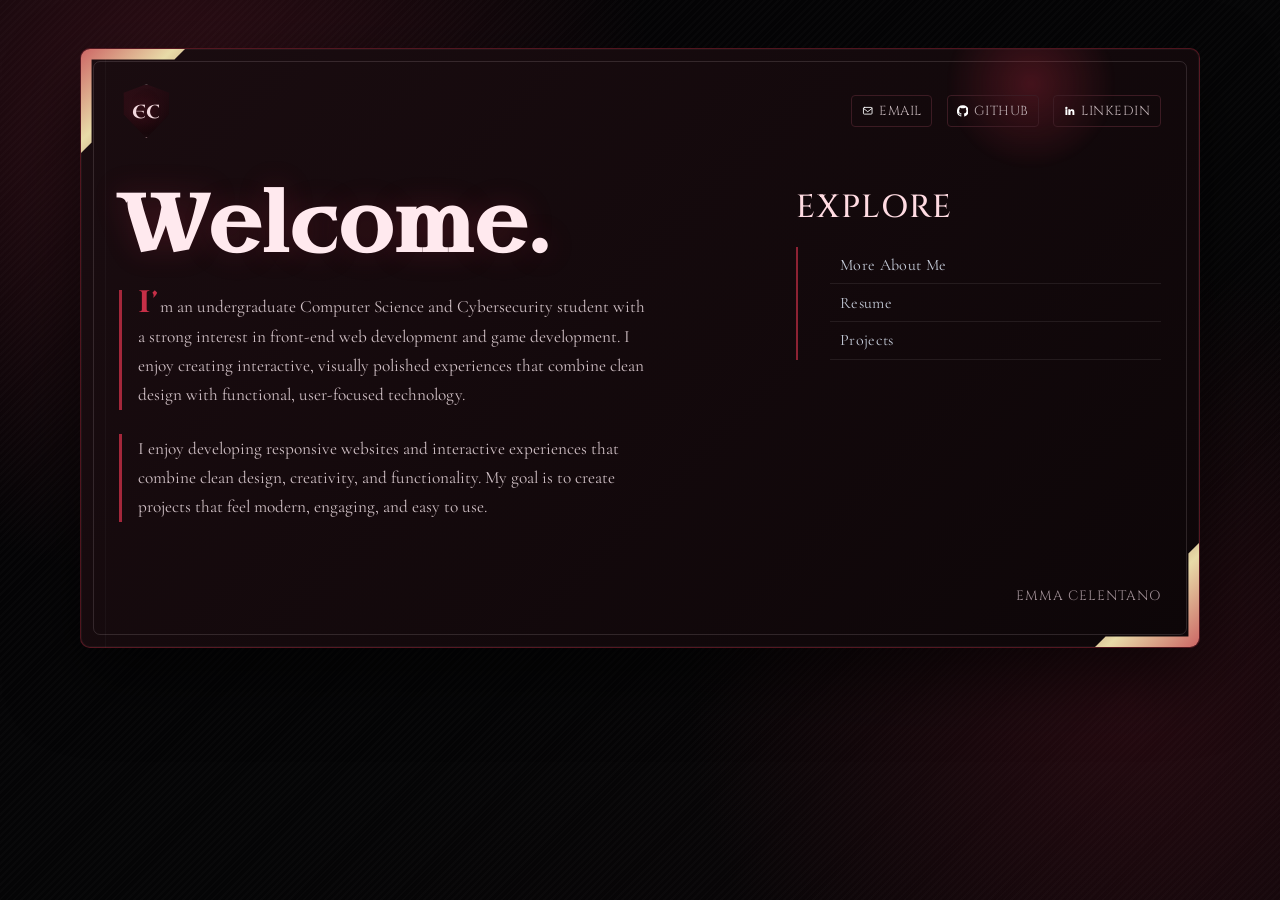
==== index.html @ f1dec800 "Initial Commit" ====
<!DOCTYPE html>
<html lang="en">
<head>
    <meta charset="UTF-8">
    <meta name="viewport" content="width=device-width, initial-scale=1.0">
    <title>Emma Celentano Portfolio</title>
    <link rel="preconnect" href="https://fonts.googleapis.com">
    <link rel="preconnect" href="https://fonts.gstatic.com" crossorigin>
    <link href="https://fonts.googleapis.com/css2?family=Cinzel:wght@400;500;600&family=Uncial+Antiqua&family=Cormorant+Garamond:wght@400;500;600&display=swap" rel="stylesheet">
    <link rel="stylesheet" href="style.css">
</head>
<body>
    <main class="card">
        <div class="card-etch" aria-hidden="true"></div>
        <div class="spark" aria-hidden="true"></div>

        <div class="top-row fade one">
            <div class="logo" aria-label="Personal logo">EC</div>
            <nav class="socials" aria-label="Social links">
                <a href="mailto:emmamariecel@gmail.com" aria-label="Email">
                    <svg class="social-icon stroke" viewBox="0 0 24 24" aria-hidden="true">
                        <rect x="3" y="5" width="18" height="14" rx="2"></rect>
                        <path d="M3 7l9 7 9-7"></path>
                    </svg>
                    <span>Email</span>
                </a>
                <a href="https://github.com/emma-celentano66" target="_blank" rel="noreferrer" aria-label="GitHub">
                    <svg class="social-icon fill" viewBox="0 0 24 24" aria-hidden="true">
                        <path d="M12 .5a12 12 0 0 0-3.79 23.39c.6.11.82-.26.82-.58v-2.04c-3.34.73-4.04-1.42-4.04-1.42-.55-1.37-1.34-1.74-1.34-1.74-1.09-.74.08-.72.08-.72 1.2.09 1.84 1.22 1.84 1.22 1.08 1.82 2.83 1.29 3.52.98.11-.76.42-1.29.76-1.58-2.67-.3-5.48-1.32-5.48-5.87 0-1.3.47-2.37 1.23-3.21-.12-.3-.54-1.52.12-3.17 0 0 1.01-.32 3.3 1.22a11.65 11.65 0 0 1 6 0c2.29-1.54 3.3-1.22 3.3-1.22.66 1.65.24 2.87.12 3.17.77.84 1.23 1.91 1.23 3.21 0 4.56-2.81 5.57-5.49 5.87.44.37.82 1.09.82 2.2v3.26c0 .32.21.7.83.58A12 12 0 0 0 12 .5z"></path>
                    </svg>
                    <span>GitHub</span>
                </a>
                <a href="https://www.linkedin.com/in/emma-celentano" target="_blank" rel="noreferrer" aria-label="LinkedIn">
                    <svg class="social-icon fill" viewBox="0 0 24 24" aria-hidden="true">
                        <path d="M4.98 3.5A2.5 2.5 0 1 0 5 8.5a2.5 2.5 0 0 0-.02-5zM3 9h4v12H3zM9 9h3.84v1.71h.06c.54-1 1.86-2.06 3.83-2.06 4.1 0 4.86 2.7 4.86 6.2V21h-4v-5.46c0-1.3-.02-2.98-1.82-2.98-1.83 0-2.11 1.42-2.11 2.89V21H9z"></path>
                    </svg>
                    <span>LinkedIn</span>
                </a>
            </nav>
        </div>

        <section class="layout">
            <article class="fade two">
                <h1 class="hero-title">Welcome.</h1>
                <p class="intro">
                   I’m an undergraduate Computer Science and Cybersecurity student with a strong interest in front-end web development and game development. 
                   I enjoy creating interactive, visually polished experiences that combine clean design with functional, user-focused technology.
                </p>
                <p class="intro">
                   I enjoy developing responsive websites and interactive experiences that combine clean design,
                    creativity, and functionality. My goal is to create projects that feel modern, engaging, and easy to use.
                </p>
            </article>

            <aside class="projects fade three">
                <h2>Explore</h2>
                <ol class="project-list">
                    <li><a href="#">More About Me</a></li>
                    <li><a href="#">Resume</a></li>
                    <li><a href="#">Projects</a></li>
                </ol>
            </aside>
        </section>

        <footer class="footer fade three">emma celentano</footer>
    </main>
    <script src="script.js"></script>
</body>
</html>
---- style.css ----
:root {
    --night: #050506;
    --fog: #0f0a0c;
    --panel: #1a0c10;
    --panel-deep: #0d0608;
    --ink: #f1e8ea;
    --ink-soft: #beafb3;
    --parchment: #f2d9de;
    --gold: #c72f47;
    --bronze: #761828;
    --line: #3c1b23;
}

* {
    box-sizing: border-box;
}

html,
body {
    margin: 0;
    min-height: 100%;
}

body {
    font-family: "Cormorant Garamond", serif;
    color: var(--ink);
    background:
        radial-gradient(circle at 14% 12%, rgba(155, 41, 64, 0.28) 0%, transparent 35%),
        radial-gradient(circle at 88% 78%, rgba(102, 21, 38, 0.3) 0%, transparent 33%),
        repeating-linear-gradient(135deg, rgba(255, 255, 255, 0.015) 0 2px, transparent 2px 5px),
        linear-gradient(145deg, #050406 0%, var(--night) 58%, #0b0608 100%);
    display: grid;
    place-items: center;
    padding: 3rem 1.25rem;
}

.card {
    width: min(1120px, 100%);
    background:
        linear-gradient(90deg, transparent 0 24px, rgba(255, 255, 255, 0.03) 24px 25px, transparent 25px),
        linear-gradient(135deg, var(--panel) 0%, var(--panel-deep) 100%);
    border-radius: 10px;
    border: 1px solid rgba(199, 47, 71, 0.36);
    padding: 2.2rem 2.4rem 2.6rem;
    position: relative;
    overflow: hidden;
    box-shadow: 0 30px 70px rgba(0, 0, 0, 0.58), inset 0 0 0 1px rgba(255, 255, 255, 0.04);
    animation: rise 750ms ease-out;
}

.card::before,
.card::after {
    content: "";
    position: absolute;
    width: 148px;
    height: 148px;
    opacity: 0.95;
    pointer-events: none;
    background: linear-gradient(135deg, var(--gold), #f3e6b0 46%, var(--bronze));
    clip-path: polygon(0 0, 100% 0, 78% 22%, 22% 22%, 22% 78%, 0 100%);
}

.card::before {
    top: -22px;
    left: -22px;
}

.card::after {
    right: -22px;
    bottom: -22px;
    transform: rotate(180deg);
}

.card-etch {
    position: absolute;
    inset: 12px;
    border: 1px solid rgba(242, 217, 222, 0.14);
    border-radius: 7px;
    pointer-events: none;
}

.top-row {
    display: flex;
    justify-content: space-between;
    align-items: center;
    gap: 1rem;
}

.logo {
    width: 54px;
    height: 54px;
    border: 1px solid rgba(242, 217, 222, 0.35);
    display: grid;
    place-items: center;
    color: var(--parchment);
    font-family: "Uncial Antiqua", serif;
    font-size: 1.2rem;
    letter-spacing: 0.03em;
    background: linear-gradient(145deg, #300f17, #12070a);
    clip-path: polygon(50% 0, 92% 16%, 92% 56%, 50% 100%, 8% 56%, 8% 16%);
    text-shadow: 0 0 16px rgba(199, 47, 71, 0.58);
}

.socials {
    display: flex;
    gap: 0.9rem;
}

.socials a {
    display: inline-flex;
    align-items: center;
    gap: 0.38rem;
    text-decoration: none;
    color: var(--ink-soft);
    font-size: 0.82rem;
    font-family: "Cinzel", serif;
    letter-spacing: 0.04em;
    text-transform: uppercase;
    border: 1px solid var(--line);
    padding: 0.36rem 0.58rem;
    border-radius: 4px;
    transition: color 180ms ease, border-color 180ms ease, transform 180ms ease;
}

.social-icon {
    width: 0.72rem;
    height: 0.72rem;
    color: #ffffff;
    display: block;
    flex-shrink: 0;
}

.social-icon.stroke {
    fill: none;
    stroke: #ffffff;
    stroke-width: 1.8;
    stroke-linecap: round;
    stroke-linejoin: round;
}

.social-icon.fill {
    fill: #ffffff;
}

.socials a:hover {
    color: #fff3f6;
    border-color: rgba(199, 47, 71, 0.75);
    transform: translateY(-2px);
}

.layout {
    display: grid;
    grid-template-columns: 1.7fr 1fr;
    gap: 3.5rem;
    margin-top: 3rem;
}

.hero-title {
    margin: 0;
    font-family: "Uncial Antiqua", serif;
    font-size: clamp(2.6rem, 7vw, 5rem);
    letter-spacing: 0.02em;
    line-height: 1;
    color: #ffe9ee;
    text-shadow: 0 0 30px rgba(199, 47, 71, 0.22);
}

.intro {
    margin-top: 1.5rem;
    max-width: 66ch;
    padding-left: 1rem;
    border-left: 3px solid rgba(199, 47, 71, 0.8);
    color: #cfbfc4;
    line-height: 1.7;
    font-size: 1.08rem;
}

.intro:first-of-type::first-letter {
    font-family: "Uncial Antiqua", serif;
    color: var(--gold);
    font-size: 1.8em;
    padding-right: 0.05em;
    line-height: 0.8;
}

.projects h2 {
    font-family: "Cinzel", serif;
    margin: 0;
    font-size: 2rem;
    font-weight: 500;
    color: #ffdbe2;
    letter-spacing: 0.06em;
    text-transform: uppercase;
}

.project-list {
    list-style: none;
    padding: 0 0 0 1.5rem;
    margin: 1.1rem 0 0;
    border-left: 2px solid rgba(199, 47, 71, 0.68);
}

.project-list li {
    margin: 0 0 0 0.5rem;
    color: rgba(242, 217, 222, 0.75);
}

.project-list a {
    display: block;
    color: #c4cad7;
    text-decoration: none;
    padding: 0.52rem 0 0.52rem 0.65rem;
    border-bottom: 1px solid rgba(255, 255, 255, 0.08);
    transition: color 180ms ease, background-color 180ms ease;
    letter-spacing: 0.02em;
}

.project-list a:hover {
    color: #ffeef2;
    background-color: rgba(199, 47, 71, 0.14);
}

.footer {
    margin-top: 3rem;
    display: flex;
    justify-content: flex-end;
    color: #9f8e94;
    font-size: 0.85rem;
    font-family: "Cinzel", serif;
    letter-spacing: 0.07em;
    text-transform: uppercase;
}

.fade {
    opacity: 0;
    transform: translateY(10px);
    animation: fadeUp 560ms ease forwards;
}

.fade.one {
    animation-delay: 120ms;
}

.fade.two {
    animation-delay: 260ms;
}

.fade.three {
    animation-delay: 400ms;
}

.spark {
    position: absolute;
    width: 180px;
    height: 180px;
    border-radius: 50%;
    background: radial-gradient(circle, rgba(199, 47, 71, 0.28), transparent 66%);
    top: -55px;
    right: 7%;
    filter: blur(2px);
    animation: ember 4.4s ease-in-out infinite;
    pointer-events: none;
}

@keyframes rise {
    from {
        transform: translateY(16px);
        opacity: 0;
    }

    to {
        transform: translateY(0);
        opacity: 1;
    }
}

@keyframes fadeUp {
    to {
        opacity: 1;
        transform: translateY(0);
    }
}

@keyframes ember {
    0%,
    100% {
        transform: scale(1);
        opacity: 0.7;
    }

    50% {
        transform: scale(1.08);
        opacity: 1;
    }
}

@media (max-width: 900px) {
    .layout {
        grid-template-columns: 1fr;
        gap: 2.2rem;
    }

    .footer {
        justify-content: flex-start;
    }
}

@media (max-width: 600px) {
    .card {
        padding: 1.4rem 1.1rem;
    }

    .card::before,
    .card::after {
        width: 94px;
        height: 94px;
    }

    .socials {
        flex-wrap: wrap;
        justify-content: flex-end;
    }

    .socials a {
        font-size: 0.78rem;
        padding: 0.32rem 0.5rem;
    }

    .spark {
        width: 120px;
        height: 120px;
        right: -10px;
        top: -24px;
    }
}
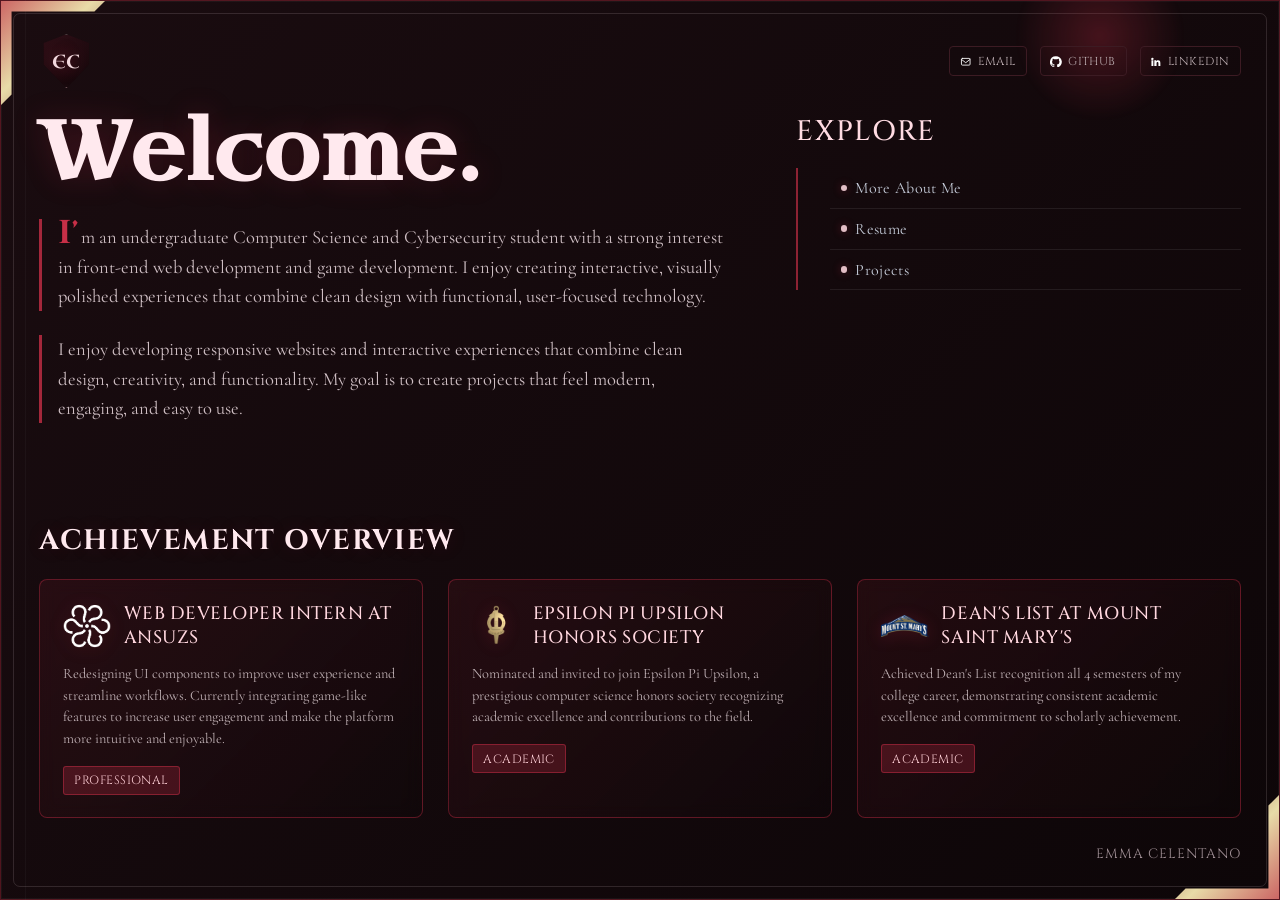
==== commit 04eb781c: "Index page" ====
--- a/index.html
+++ b/index.html
@@ -13,6 +13,8 @@
     <main class="card">
         <div class="card-etch" aria-hidden="true"></div>
         <div class="spark" aria-hidden="true"></div>
+        <div class="ember-field" aria-hidden="true"></div>
+        <div class="cursor-glow" aria-hidden="true"></div>
 
         <div class="top-row fade one">
             <div class="logo" aria-label="Personal logo">EC</div>
@@ -50,16 +52,47 @@
                    I enjoy developing responsive websites and interactive experiences that combine clean design,
                     creativity, and functionality. My goal is to create projects that feel modern, engaging, and easy to use.
                 </p>
+
             </article>
 
             <aside class="projects fade three">
                 <h2>Explore</h2>
                 <ol class="project-list">
-                    <li><a href="#">More About Me</a></li>
-                    <li><a href="#">Resume</a></li>
-                    <li><a href="#">Projects</a></li>
+                    <li><a href="#"><span>More About Me</span></a></li>
+                    <li><a href="#"><span>Resume</span></a></li>
+                    <li><a href="#"><span>Projects</span></a></li>
                 </ol>
             </aside>
+        </section>
+
+        <section class="achievements fade three" aria-label="Featured achievements">
+            <h2 class="achievements-title">Achievement Overview</h2>
+            <div class="achievements-grid">
+                <div class="achievement-box">
+                    <div class="achievement-header">
+                        <img src="Images/ansuzs_icon_white.png" alt="Ansuzs" class="achievement-logo" />
+                        <h3>Web Developer Intern at Ansuzs</h3>
+                    </div>
+                    <p>Redesigning UI components to improve user experience and streamline workflows. Currently integrating game-like features to increase user engagement and make the platform more intuitive and enjoyable.</p>
+                    <span class="achievement-tag">Professional</span>
+                </div>
+                <div class="achievement-box">
+                    <div class="achievement-header">
+                        <img src="Images/UPEkey_portrait_no_bk-768x1024.png" alt="Epsilon Pi Upsilon" class="achievement-logo" />
+                        <h3>Epsilon Pi Upsilon Honors Society</h3>
+                    </div>
+                    <p>Nominated and invited to join Epsilon Pi Upsilon, a prestigious computer science honors society recognizing academic excellence and contributions to the field.</p>
+                    <span class="achievement-tag">Academic</span>
+                </div>
+                <div class="achievement-box">
+                    <div class="achievement-header">
+                        <img src="Images/mount_st_marys_mountaineers_logo_secondary_20069396.png" alt="Mount Saint Mary's" class="achievement-logo" />
+                        <h3>Dean's List at Mount Saint Mary's</h3>
+                    </div>
+                    <p>Achieved Dean's List recognition all 4 semesters of my college career, demonstrating consistent academic excellence and commitment to scholarly achievement.</p>
+                    <span class="achievement-tag">Academic</span>
+                </div>
+            </div>
         </section>
 
         <footer class="footer fade three">emma celentano</footer>
--- a/style.css
+++ b/style.css
@@ -19,6 +19,7 @@
 body {
     margin: 0;
     min-height: 100%;
+    height: 100%;
 }
 
 body {
@@ -29,23 +30,26 @@
         radial-gradient(circle at 88% 78%, rgba(102, 21, 38, 0.3) 0%, transparent 33%),
         repeating-linear-gradient(135deg, rgba(255, 255, 255, 0.015) 0 2px, transparent 2px 5px),
         linear-gradient(145deg, #050406 0%, var(--night) 58%, #0b0608 100%);
-    display: grid;
-    place-items: center;
-    padding: 3rem 1.25rem;
+    display: block;
+    padding: 0;
 }
 
 .card {
-    width: min(1120px, 100%);
+    width: 100vw;
+    min-height: 100vh;
+    min-height: 100dvh;
     background:
         linear-gradient(90deg, transparent 0 24px, rgba(255, 255, 255, 0.03) 24px 25px, transparent 25px),
         linear-gradient(135deg, var(--panel) 0%, var(--panel-deep) 100%);
-    border-radius: 10px;
+    border-radius: 0;
     border: 1px solid rgba(199, 47, 71, 0.36);
-    padding: 2.2rem 2.4rem 2.6rem;
+    padding: clamp(1.1rem, 2.6vw, 2.4rem) clamp(1rem, 3vw, 3rem) clamp(1.3rem, 2.8vw, 2.8rem);
     position: relative;
     overflow: hidden;
     box-shadow: 0 30px 70px rgba(0, 0, 0, 0.58), inset 0 0 0 1px rgba(255, 255, 255, 0.04);
     animation: rise 750ms ease-out;
+    display: flex;
+    flex-direction: column;
 }
 
 .card::before,
@@ -79,11 +83,51 @@
     pointer-events: none;
 }
 
+.ember-field {
+    position: absolute;
+    inset: 0;
+    overflow: hidden;
+    pointer-events: none;
+    z-index: 0;
+}
+
+.cursor-glow {
+    position: absolute;
+    top: 0;
+    left: 0;
+    width: 18rem;
+    height: 18rem;
+    border-radius: 50%;
+    pointer-events: none;
+    z-index: 0;
+    opacity: 0;
+    transform: translate3d(-50%, -50%, 0);
+    background: radial-gradient(circle, rgba(199, 47, 71, 0.2) 0%, rgba(199, 47, 71, 0.12) 28%, rgba(199, 47, 71, 0.04) 55%, transparent 75%);
+    filter: blur(10px);
+    transition: opacity 180ms ease;
+    will-change: transform, opacity;
+}
+
+.ember-particle {
+    position: absolute;
+    bottom: -2.5rem;
+    border-radius: 50%;
+    background: radial-gradient(circle, rgba(255, 225, 230, 0.95) 0%, rgba(214, 60, 88, 0.7) 38%, rgba(199, 47, 71, 0.12) 72%, transparent 100%);
+    filter: blur(0.25px);
+    opacity: 0;
+    animation-name: emberFloat;
+    animation-timing-function: linear;
+    animation-iteration-count: infinite;
+    will-change: transform, opacity;
+}
+
 .top-row {
     display: flex;
     justify-content: space-between;
     align-items: center;
-    gap: 1rem;
+    gap: clamp(0.75rem, 1.2vw, 1.2rem);
+    position: relative;
+    z-index: 1;
 }
 
 .logo {
@@ -103,7 +147,7 @@
 
 .socials {
     display: flex;
-    gap: 0.9rem;
+    gap: clamp(0.45rem, 1vw, 0.9rem);
 }
 
 .socials a {
@@ -112,12 +156,12 @@
     gap: 0.38rem;
     text-decoration: none;
     color: var(--ink-soft);
-    font-size: 0.82rem;
+    font-size: clamp(0.72rem, 0.85vw, 0.84rem);
     font-family: "Cinzel", serif;
     letter-spacing: 0.04em;
     text-transform: uppercase;
     border: 1px solid var(--line);
-    padding: 0.36rem 0.58rem;
+    padding: clamp(0.26rem, 0.55vw, 0.4rem) clamp(0.42rem, 0.8vw, 0.62rem);
     border-radius: 4px;
     transition: color 180ms ease, border-color 180ms ease, transform 180ms ease;
 }
@@ -150,15 +194,18 @@
 
 .layout {
     display: grid;
-    grid-template-columns: 1.7fr 1fr;
-    gap: 3.5rem;
-    margin-top: 3rem;
+    grid-template-columns: minmax(0, 1.45fr) minmax(280px, 0.9fr);
+    gap: clamp(1.4rem, 3.2vw, 3.8rem);
+    margin-top: clamp(1rem, 2.8vh, 3rem);
+    flex: 1;
+    position: relative;
+    z-index: 1;
 }
 
 .hero-title {
     margin: 0;
     font-family: "Uncial Antiqua", serif;
-    font-size: clamp(2.6rem, 7vw, 5rem);
+    font-size: clamp(2.4rem, 6.4vw, 6rem);
     letter-spacing: 0.02em;
     line-height: 1;
     color: #ffe9ee;
@@ -167,12 +214,12 @@
 
 .intro {
     margin-top: 1.5rem;
-    max-width: 66ch;
+    max-width: min(76ch, 100%);
     padding-left: 1rem;
     border-left: 3px solid rgba(199, 47, 71, 0.8);
     color: #cfbfc4;
-    line-height: 1.7;
-    font-size: 1.08rem;
+    line-height: 1.58;
+    font-size: clamp(1.05rem, 1.45vw, 1.32rem);
 }
 
 .intro:first-of-type::first-letter {
@@ -183,10 +230,78 @@
     line-height: 0.8;
 }
 
+.stack-strip {
+    margin-top: clamp(1.1rem, 2.2vh, 2.1rem);
+    padding: clamp(0.75rem, 1.4vw, 1rem) clamp(0.8rem, 1.7vw, 1.2rem);
+    border: 1px solid rgba(199, 47, 71, 0.35);
+    border-radius: 8px;
+    background: linear-gradient(130deg, rgba(199, 47, 71, 0.12), rgba(12, 8, 9, 0.45));
+}
+.stack-strip,
+.stack-strip * {
+    user-select: none;
+    -webkit-user-select: none;
+    caret-color: transparent;
+    -webkit-tap-highlight-color: transparent;
+}
+
+.stack-title {
+    margin: 0;
+    font-family: "Cinzel", serif;
+    font-size: clamp(1rem, 1.1vw, 1.2rem);
+    letter-spacing: 0.08em;
+    text-transform: uppercase;
+    color: #ffdde4;
+}
+
+.stack-list {
+    margin: 0.75rem 0 0;
+    padding: 0;
+    list-style: none;
+    display: flex;
+    flex-wrap: wrap;
+    gap: 0.6rem;
+    align-items: stretch;
+}
+
+.stack-list li {
+    display: flex;
+    align-items: center;
+    justify-content: center;
+    min-height: 2rem;
+    padding: 0.42rem 0.82rem;
+    border-radius: 999px;
+    border: 1px solid rgba(255, 220, 226, 0.42);
+    background: rgba(20, 8, 11, 0.78);
+    color: #f7ebee;
+    font-family: "Cinzel", serif;
+    font-size: clamp(0.7rem, 0.78vw, 0.84rem);
+    line-height: 1;
+    letter-spacing: 0.035em;
+    text-transform: uppercase;
+    white-space: nowrap;
+    flex: 0 0 auto;
+    cursor: default;
+    caret-color: transparent;
+    box-shadow: inset 0 0 0 1px rgba(255, 255, 255, 0.02);
+    transition: border-color 180ms ease, background-color 180ms ease, box-shadow 180ms ease, color 180ms ease;
+}
+
+.stack-list li span {
+    display: block;
+}
+
+.stack-list li:hover {
+    border-color: rgba(255, 232, 237, 0.72);
+    background: rgba(32, 12, 17, 0.92);
+    box-shadow: inset 0 0 0 1px rgba(255, 216, 223, 0.08);
+    color: #fff0f3;
+}
+
 .projects h2 {
     font-family: "Cinzel", serif;
     margin: 0;
-    font-size: 2rem;
+    font-size: clamp(1.65rem, 2.2vw, 2.2rem);
     font-weight: 500;
     color: #ffdbe2;
     letter-spacing: 0.06em;
@@ -206,22 +321,134 @@
 }
 
 .project-list a {
-    display: block;
+    display: flex;
+    align-items: center;
+    gap: 0.5rem;
     color: #c4cad7;
     text-decoration: none;
-    padding: 0.52rem 0 0.52rem 0.65rem;
+    padding: clamp(0.46rem, 0.8vw, 0.62rem) 0 clamp(0.46rem, 0.8vw, 0.62rem) 0.65rem;
     border-bottom: 1px solid rgba(255, 255, 255, 0.08);
     transition: color 180ms ease, background-color 180ms ease;
     letter-spacing: 0.02em;
 }
 
+.project-list a::before {
+    content: "";
+    width: 0.42rem;
+    height: 0.42rem;
+    border-radius: 50%;
+    background: rgba(255, 215, 223, 0.88);
+    box-shadow: 0 0 8px rgba(199, 47, 71, 0.38);
+}
+
 .project-list a:hover {
     color: #ffeef2;
     background-color: rgba(199, 47, 71, 0.14);
 }
 
+.achievements {
+    margin-top: clamp(2rem, 4vh, 3.2rem);
+    position: relative;
+    z-index: 1;
+}
+
+.achievements-title {
+    margin: 0 0 clamp(1.2rem, 2.2vh, 1.8rem) 0;
+    font-family: "Cinzel", serif;
+    font-size: clamp(1.3rem, 2.2vw, 1.8rem);
+    letter-spacing: 0.05em;
+    text-transform: uppercase;
+    color: #ffe9ee;
+    text-shadow: 0 0 20px rgba(199, 47, 71, 0.15);
+}
+
+.achievements-grid {
+    display: grid;
+    grid-template-columns: repeat(auto-fit, minmax(280px, 1fr));
+    gap: clamp(1rem, 2vw, 1.6rem);
+}
+
+.achievement-box {
+    padding: clamp(1rem, 2vw, 1.4rem);
+    border: 1px solid rgba(199, 47, 71, 0.4);
+    border-radius: 8px;
+    background: linear-gradient(135deg, rgba(199, 47, 71, 0.1), rgba(12, 8, 9, 0.3));
+    backdrop-filter: blur(8px);
+    transition: all 280ms ease;
+    position: relative;
+    overflow: hidden;
+}
+
+.achievement-box::before {
+    content: "";
+    position: absolute;
+    top: -1px;
+    left: -1px;
+    right: -1px;
+    height: 1px;
+    background: linear-gradient(90deg, transparent, rgba(199, 47, 71, 0.6), transparent);
+    opacity: 0;
+    transition: opacity 280ms ease;
+}
+
+.achievement-box:hover {
+    border-color: rgba(199, 47, 71, 0.7);
+    background: linear-gradient(135deg, rgba(199, 47, 71, 0.18), rgba(12, 8, 9, 0.4));
+    box-shadow: 0 8px 24px rgba(199, 47, 71, 0.15);
+}
+
+.achievement-box:hover::before {
+    opacity: 1;
+}
+
+.achievement-header {
+    display: flex;
+    align-items: center;
+    gap: 0.8rem;
+    margin-bottom: 0.8rem;
+}
+
+.achievement-logo {
+    width: clamp(2.2rem, 5vw, 3rem);
+    height: clamp(2.2rem, 5vw, 3rem);
+    object-fit: contain;
+    flex-shrink: 0;
+    filter: drop-shadow(0 2px 8px rgba(199, 47, 71, 0.2));
+}
+
+.achievement-box h3 {
+    margin: 0;
+    font-family: "Cinzel", serif;
+    font-size: clamp(1rem, 1.4vw, 1.2rem);
+    font-weight: 500;
+    letter-spacing: 0.03em;
+    color: #ffd7df;
+    text-transform: uppercase;
+}
+
+.achievement-box p {
+    margin: 0 0 1rem 0;
+    font-size: clamp(0.9rem, 1vw, 1rem);
+    line-height: 1.5;
+    color: #beafb3;
+}
+
+.achievement-tag {
+    display: inline-block;
+    padding: 0.35rem 0.65rem;
+    border-radius: 3px;
+    background: rgba(199, 47, 71, 0.25);
+    color: #faccd3;
+    font-family: "Cinzel", serif;
+    font-size: 0.75rem;
+    letter-spacing: 0.04em;
+    text-transform: uppercase;
+    border: 1px solid rgba(199, 47, 71, 0.5);
+}
+
 .footer {
-    margin-top: 3rem;
+    margin-top: auto;
+    padding-top: clamp(1.2rem, 3vh, 2.8rem);
     display: flex;
     justify-content: flex-end;
     color: #9f8e94;
@@ -229,6 +456,8 @@
     font-family: "Cinzel", serif;
     letter-spacing: 0.07em;
     text-transform: uppercase;
+    position: relative;
+    z-index: 1;
 }
 
 .fade {
@@ -294,10 +523,57 @@
     }
 }
 
+@keyframes emberFloat {
+    0% {
+        transform: translate3d(0, 0, 0) scale(0.85);
+        opacity: 0;
+    }
+
+    12% {
+        opacity: 0.7;
+    }
+
+    75% {
+        opacity: 0.45;
+    }
+
+    100% {
+        transform: translate3d(var(--ember-drift, 0px), -105vh, 0) scale(1.15);
+        opacity: 0;
+    }
+}
+
+@media (prefers-reduced-motion: reduce) {
+    .ember-particle,
+    .spark,
+    .fade {
+        animation: none !important;
+    }
+
+    .cursor-glow {
+        display: none;
+    }
+}
+
 @media (max-width: 900px) {
+    .card {
+        width: 100vw;
+        min-height: 100vh;
+        min-height: 100dvh;
+    }
+
+    .top-row {
+        align-items: flex-start;
+        flex-wrap: wrap;
+    }
+
+    .socials {
+        justify-content: flex-start;
+    }
+
     .layout {
         grid-template-columns: 1fr;
-        gap: 2.2rem;
+        gap: 1.9rem;
     }
 
     .footer {
@@ -307,6 +583,8 @@
 
 @media (max-width: 600px) {
     .card {
+        min-height: 100vh;
+        min-height: 100dvh;
         padding: 1.4rem 1.1rem;
     }
 
@@ -324,6 +602,19 @@
     .socials a {
         font-size: 0.78rem;
         padding: 0.32rem 0.5rem;
+    }
+
+    .stack-strip {
+        padding: 0.72rem 0.75rem;
+    }
+
+    .stack-list {
+        gap: 0.4rem;
+    }
+
+    .stack-list li {
+        min-height: 1.85rem;
+        padding: 0.34rem 0.62rem;
     }
 
     .spark {
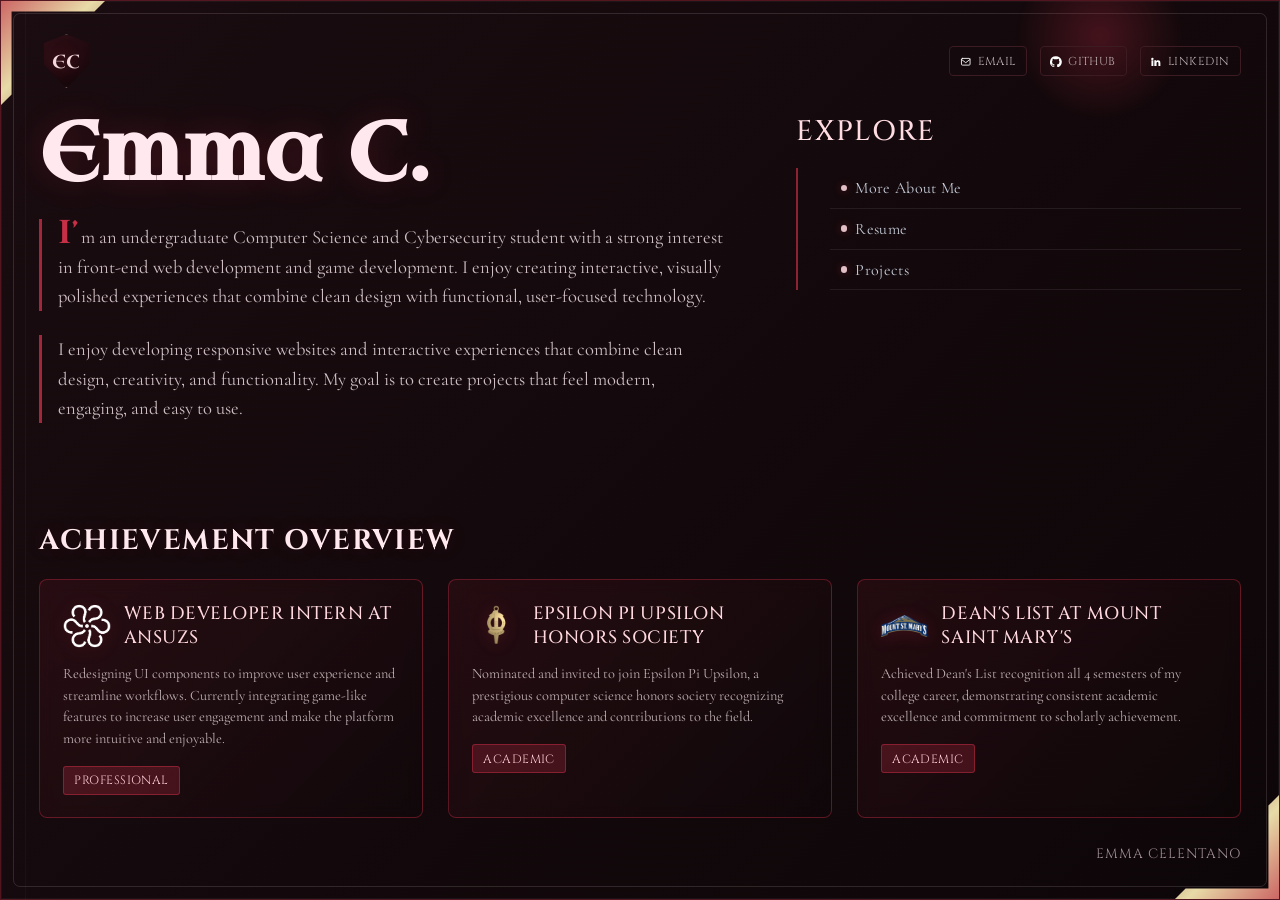
==== commit c9428b78: "Changes" ====
--- a/index.html
+++ b/index.html
@@ -43,7 +43,7 @@
 
         <section class="layout">
             <article class="fade two">
-                <h1 class="hero-title">Welcome.</h1>
+                <h1 class="hero-title">Emma C.</h1>
                 <p class="intro">
                    I’m an undergraduate Computer Science and Cybersecurity student with a strong interest in front-end web development and game development. 
                    I enjoy creating interactive, visually polished experiences that combine clean design with functional, user-focused technology.
@@ -58,8 +58,8 @@
             <aside class="projects fade three">
                 <h2>Explore</h2>
                 <ol class="project-list">
-                    <li><a href="#"><span>More About Me</span></a></li>
-                    <li><a href="#"><span>Resume</span></a></li>
+                    <li><a href="about.html"><span>More About Me</span></a></li>
+                    <li><a href="resume.html"><span>Resume</span></a></li>
                     <li><a href="#"><span>Projects</span></a></li>
                 </ol>
             </aside>
